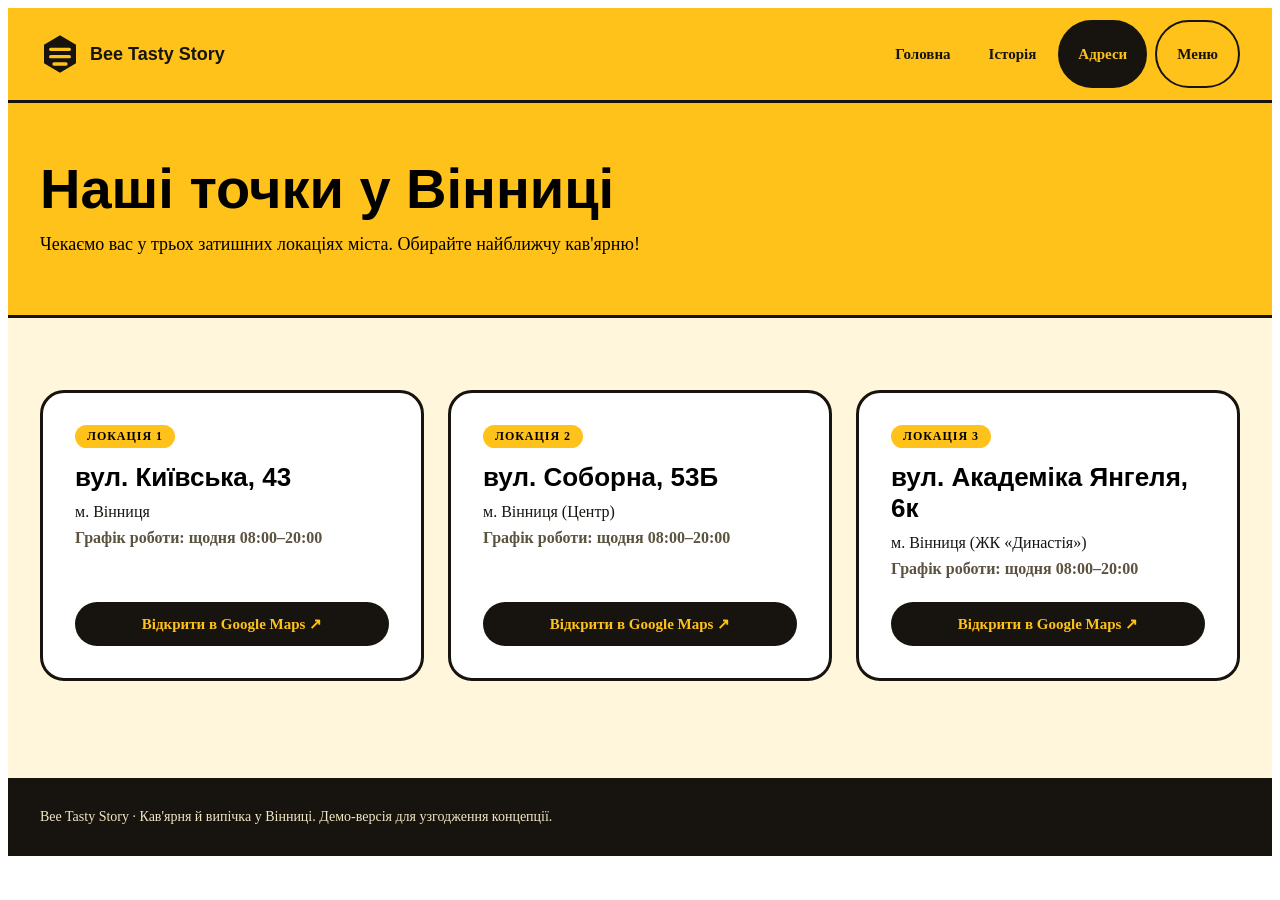
==== locations.html @ 833da6b7 "Add files via upload" ====
<!DOCTYPE html>
<html lang="uk">
<head>
  <meta charset="utf-8">
  <meta name="viewport" content="width=device-width, initial-scale=1.0">
  <title>Адреси та графік · Bee Tasty Story</title>
  <link rel="stylesheet" href="css/style.css">
</head>
<body>
  <header style="background:#FFC21A;border-bottom:3px solid #17140F;position:sticky;top:0;z-index:100">
    <div style="max-width:1200px;margin:0 auto;padding:12px 24px;display:flex;flex-wrap:wrap;align-items:center;justify-content:space-between;gap:12px">
      <a href="index.html" aria-label="Bee Tasty Story, на головну" style="display:flex;align-items:center;gap:10px;text-decoration:none;color:#17140F">
        <svg aria-hidden="true" width="40" height="40" viewBox="-30 -30 60 60"><polygon points="0,-28 24,-14 24,14 0,28 -24,14 -24,-14" fill="#17140F"></polygon><path d="M-14 -7H14M-14 4H14M-9 15H9" stroke="#FFC21A" stroke-width="5" stroke-linecap="round"></path></svg>
        <span style="font-family:'Unbounded',sans-serif;font-weight:700;font-size:18px">Bee Tasty Story</span>
      </a>
      <nav aria-label="Головна навігація" style="display:flex;flex-wrap:wrap;align-items:center;gap:8px">
        <a href="index.html" style="background:none;border:2px solid transparent;padding:10px 14px;min-height:44px;font-weight:800;font-size:15px;border-radius:999px;color:#17140F;text-decoration:none;display:inline-flex;align-items:center">Головна</a>
        <a href="story.html" style="padding:10px 14px;min-height:44px;box-sizing:border-box;display:inline-flex;align-items:center;font-weight:800;font-size:15px;text-decoration:none;color:#17140F">Історія</a>
        <a href="locations.html" style="background:#17140F;color:#FFC21A;border:2px solid #17140F;padding:10px 18px;min-height:44px;font-weight:800;font-size:15px;border-radius:999px;text-decoration:none;display:inline-flex;align-items:center">Адреси</a>
        <a href="menu.html" style="background:transparent;border:2px solid #17140F;padding:10px 20px;min-height:44px;font-weight:800;font-size:15px;border-radius:999px;color:#17140F;text-decoration:none;display:inline-flex;align-items:center">Меню</a>
      </nav>
    </div>
  </header>

  <main style="background:#FFF6DC;min-height:75vh">
    <section style="background:#FFC21A;border-bottom:3px solid #17140F">
      <div style="max-width:1200px;margin:0 auto;padding:56px 24px">
        <h1 style="margin:0 0 12px;font-family:'Unbounded',sans-serif;font-weight:700;font-size:clamp(36px,5vw,56px);line-height:1.08">Наші точки у Вінниці</h1>
        <p style="margin:0;font-size:18px;line-height:1.55;max-width:600px">Чекаємо вас у трьох затишних локаціях міста. Обирайте найближчу кав'ярню!</p>
      </div>
    </section>

    <section style="max-width:1200px;margin:0 auto;padding:72px 24px">
      <div style="display:grid;grid-template-columns:repeat(auto-fit,minmax(300px,1fr));gap:24px">
        <div style="border:3px solid #17140F;border-radius:24px;padding:32px;background:#FFFFFF;display:flex;flex-direction:column;justify-content:space-between">
          <div>
            <span style="display:inline-block;background:#FFC21A;font-weight:800;font-size:12px;letter-spacing:.08em;text-transform:uppercase;padding:4px 12px;border-radius:999px;margin-bottom:14px">Локація 1</span>
            <h2 style="margin:0 0 10px;font-family:'Unbounded',sans-serif;font-weight:700;font-size:26px">вул. Київська, 43</h2>
            <p style="margin:0 0 8px;font-size:16px;color:#17140F">м. Вінниця</p>
            <p style="margin:0 0 24px;font-size:16px;color:#5B5340;font-weight:600">Графік роботи: щодня 08:00–20:00</p>
          </div>
          <a href="https://www.google.com/maps/search/?api=1&amp;query=Вінниця,+Київська+43" target="_blank" rel="noopener" style="display:inline-flex;align-items:center;justify-content:center;min-height:44px;background:#17140F;color:#FFC21A;text-decoration:none;border-radius:999px;font-weight:800;font-size:15px">Відкрити в Google Maps ↗</a>
        </div>

        <div style="border:3px solid #17140F;border-radius:24px;padding:32px;background:#FFFFFF;display:flex;flex-direction:column;justify-content:space-between">
          <div>
            <span style="display:inline-block;background:#FFC21A;font-weight:800;font-size:12px;letter-spacing:.08em;text-transform:uppercase;padding:4px 12px;border-radius:999px;margin-bottom:14px">Локація 2</span>
            <h2 style="margin:0 0 10px;font-family:'Unbounded',sans-serif;font-weight:700;font-size:26px">вул. Соборна, 53Б</h2>
            <p style="margin:0 0 8px;font-size:16px;color:#17140F">м. Вінниця (Центр)</p>
            <p style="margin:0 0 24px;font-size:16px;color:#5B5340;font-weight:600">Графік роботи: щодня 08:00–20:00</p>
          </div>
          <a href="https://www.google.com/maps/search/?api=1&amp;query=Вінниця,+Соборна+53Б" target="_blank" rel="noopener" style="display:inline-flex;align-items:center;justify-content:center;min-height:44px;background:#17140F;color:#FFC21A;text-decoration:none;border-radius:999px;font-weight:800;font-size:15px">Відкрити в Google Maps ↗</a>
        </div>

        <div style="border:3px solid #17140F;border-radius:24px;padding:32px;background:#FFFFFF;display:flex;flex-direction:column;justify-content:space-between">
          <div>
            <span style="display:inline-block;background:#FFC21A;font-weight:800;font-size:12px;letter-spacing:.08em;text-transform:uppercase;padding:4px 12px;border-radius:999px;margin-bottom:14px">Локація 3</span>
            <h2 style="margin:0 0 10px;font-family:'Unbounded',sans-serif;font-weight:700;font-size:26px">вул. Академіка Янгеля, 6к</h2>
            <p style="margin:0 0 8px;font-size:16px;color:#17140F">м. Вінниця (ЖК «Династія»)</p>
            <p style="margin:0 0 24px;font-size:16px;color:#5B5340;font-weight:600">Графік роботи: щодня 08:00–20:00</p>
          </div>
          <a href="https://www.google.com/maps/search/?api=1&amp;query=Вінниця,+Академіка+Янгеля+6к" target="_blank" rel="noopener" style="display:inline-flex;align-items:center;justify-content:center;min-height:44px;background:#17140F;color:#FFC21A;text-decoration:none;border-radius:999px;font-weight:800;font-size:15px">Відкрити в Google Maps ↗</a>
        </div>
      </div>
    </section>
  </main>

  <footer style="background:#17140F;color:#F1E6C4">
    <div style="max-width:1200px;margin:0 auto;padding:28px 24px;font-size:14px;line-height:1.6">
      Bee Tasty Story · Кав'ярня й випічка у Вінниці. Демо-версія для узгодження концепції.
    </div>
  </footer>

  <script src="js/script.js"></script>
</body>
</html>
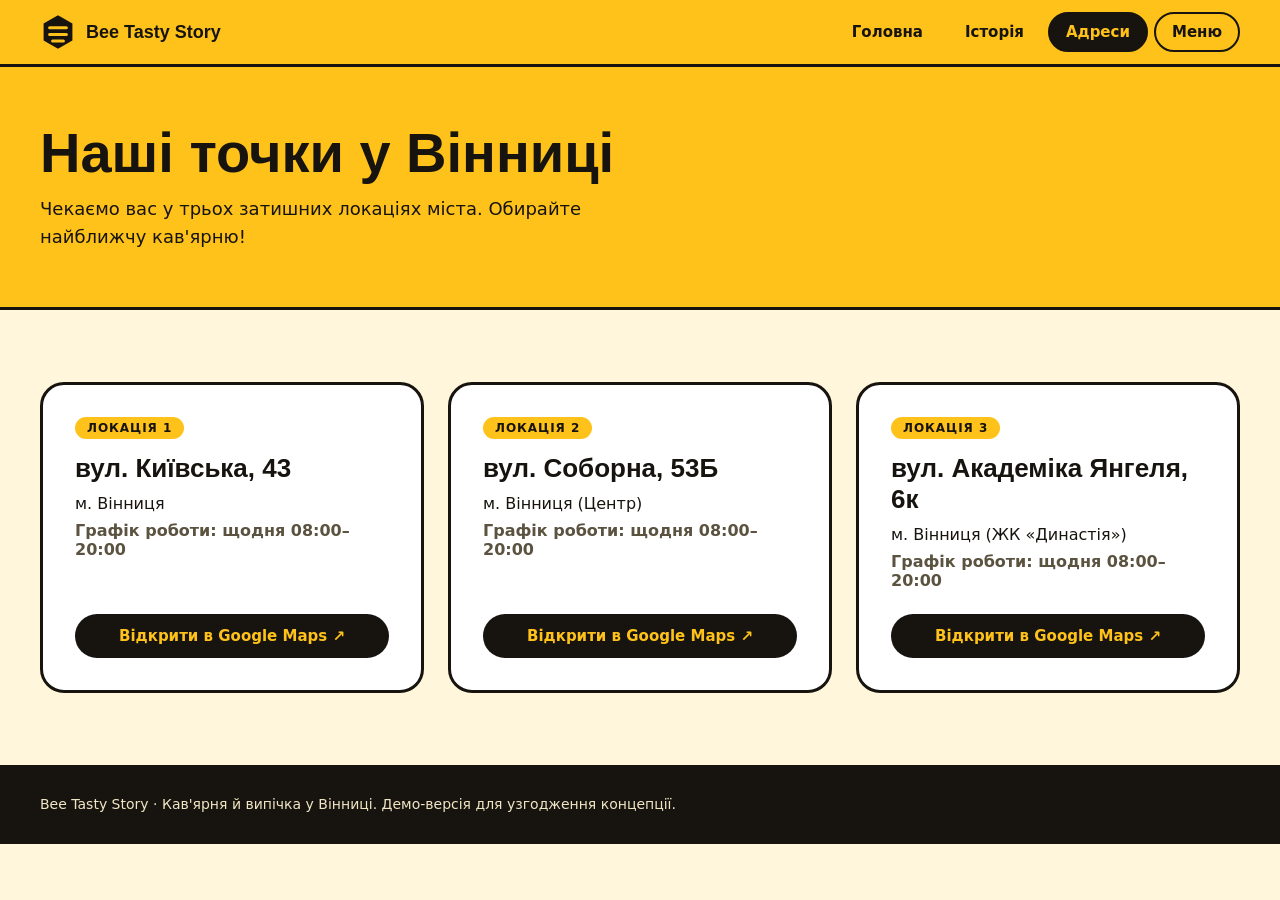
==== commit 9aabbce9: "Add files via upload" ====
--- a/locations.html
+++ b/locations.html
@@ -4,20 +4,20 @@
   <meta charset="utf-8">
   <meta name="viewport" content="width=device-width, initial-scale=1.0">
   <title>Адреси та графік · Bee Tasty Story</title>
-  <link rel="stylesheet" href="css/style.css">
+  <link rel="stylesheet" href="style.css">
 </head>
 <body>
-  <header style="background:#FFC21A;border-bottom:3px solid #17140F;position:sticky;top:0;z-index:100">
-    <div style="max-width:1200px;margin:0 auto;padding:12px 24px;display:flex;flex-wrap:wrap;align-items:center;justify-content:space-between;gap:12px">
-      <a href="index.html" aria-label="Bee Tasty Story, на головну" style="display:flex;align-items:center;gap:10px;text-decoration:none;color:#17140F">
-        <svg aria-hidden="true" width="40" height="40" viewBox="-30 -30 60 60"><polygon points="0,-28 24,-14 24,14 0,28 -24,14 -24,-14" fill="#17140F"></polygon><path d="M-14 -7H14M-14 4H14M-9 15H9" stroke="#FFC21A" stroke-width="5" stroke-linecap="round"></path></svg>
-        <span style="font-family:'Unbounded',sans-serif;font-weight:700;font-size:18px">Bee Tasty Story</span>
+    <header class="site-header">
+    <div class="header-inner">
+      <a href="index.html" class="logo-link" aria-label="Bee Tasty Story, на головну">
+        <svg aria-hidden="true" width="36" height="36" viewBox="-30 -30 60 60"><polygon points="0,-28 24,-14 24,14 0,28 -24,14 -24,-14" fill="#17140F"></polygon><path d="M-14 -7H14M-14 4H14M-9 15H9" stroke="#FFC21A" stroke-width="5" stroke-linecap="round"></path></svg>
+        <span class="logo-text">Bee Tasty Story</span>
       </a>
-      <nav aria-label="Головна навігація" style="display:flex;flex-wrap:wrap;align-items:center;gap:8px">
-        <a href="index.html" style="background:none;border:2px solid transparent;padding:10px 14px;min-height:44px;font-weight:800;font-size:15px;border-radius:999px;color:#17140F;text-decoration:none;display:inline-flex;align-items:center">Головна</a>
-        <a href="story.html" style="padding:10px 14px;min-height:44px;box-sizing:border-box;display:inline-flex;align-items:center;font-weight:800;font-size:15px;text-decoration:none;color:#17140F">Історія</a>
-        <a href="locations.html" style="background:#17140F;color:#FFC21A;border:2px solid #17140F;padding:10px 18px;min-height:44px;font-weight:800;font-size:15px;border-radius:999px;text-decoration:none;display:inline-flex;align-items:center">Адреси</a>
-        <a href="menu.html" style="background:transparent;border:2px solid #17140F;padding:10px 20px;min-height:44px;font-weight:800;font-size:15px;border-radius:999px;color:#17140F;text-decoration:none;display:inline-flex;align-items:center">Меню</a>
+      <nav class="main-nav" aria-label="Головна навігація">
+        <a href="index.html" class="nav-link">Головна</a>
+        <a href="story.html" class="nav-link">Історія</a>
+        <a href="locations.html" class="nav-link active">Адреси</a>
+        <a href="menu.html" class="nav-link nav-menu-btn">Меню</a>
       </nav>
     </div>
   </header>
@@ -71,6 +71,6 @@
     </div>
   </footer>
 
-  <script src="js/script.js"></script>
+  <script src="script.js"></script>
 </body>
 </html>
--- a/style.css
+++ b/style.css
@@ -0,0 +1,371 @@
+/* cyrillic-ext */
+@font-face {
+  font-family: 'Manrope';
+  font-style: normal;
+  font-weight: 400;
+  font-display: swap;
+  src: url(https://fonts.gstatic.com/s/manrope/v20/xn7gYHE41ni1AdIRggqxSuXd.woff2) format('woff2');
+  unicode-range: U+0460-052F, U+1C80-1C8A, U+20B4, U+2DE0-2DFF, U+A640-A69F, U+FE2E-FE2F;
+}
+/* cyrillic */
+@font-face {
+  font-family: 'Manrope';
+  font-style: normal;
+  font-weight: 400;
+  font-display: swap;
+  src: url("fonts/Manrope-cyrillic.woff2") format('woff2');
+  unicode-range: U+0301, U+0400-045F, U+0490-0491, U+04B0-04B1, U+2116;
+}
+/* greek */
+@font-face {
+  font-family: 'Manrope';
+  font-style: normal;
+  font-weight: 400;
+  font-display: swap;
+  src: url(https://fonts.gstatic.com/s/manrope/v20/xn7gYHE41ni1AdIRggSxSuXd.woff2) format('woff2');
+  unicode-range: U+0370-0377, U+037A-037F, U+0384-038A, U+038C, U+038E-03A1, U+03A3-03FF;
+}
+/* vietnamese */
+@font-face {
+  font-family: 'Manrope';
+  font-style: normal;
+  font-weight: 400;
+  font-display: swap;
+  src: url(https://fonts.gstatic.com/s/manrope/v20/xn7gYHE41ni1AdIRggixSuXd.woff2) format('woff2');
+  unicode-range: U+0102-0103, U+0110-0111, U+0128-0129, U+0168-0169, U+01A0-01A1, U+01AF-01B0, U+0300-0301, U+0303-0304, U+0308-0309, U+0323, U+0329, U+1EA0-1EF9, U+20AB;
+}
+/* latin-ext */
+@font-face {
+  font-family: 'Manrope';
+  font-style: normal;
+  font-weight: 400;
+  font-display: swap;
+  src: url(https://fonts.gstatic.com/s/manrope/v20/xn7gYHE41ni1AdIRggmxSuXd.woff2) format('woff2');
+  unicode-range: U+0100-02BA, U+02BD-02C5, U+02C7-02CC, U+02CE-02D7, U+02DD-02FF, U+0304, U+0308, U+0329, U+1D00-1DBF, U+1E00-1E9F, U+1EF2-1EFF, U+2020, U+20A0-20AB, U+20AD-20C4, U+2113, U+2C60-2C7F, U+A720-A7FF;
+}
+/* latin */
+@font-face {
+  font-family: 'Manrope';
+  font-style: normal;
+  font-weight: 400;
+  font-display: swap;
+  src: url("fonts/Manrope-latin.woff2") format('woff2');
+  unicode-range: U+0000-00FF, U+0131, U+0152-0153, U+02BB-02BC, U+02C6, U+02DA, U+02DC, U+0304, U+0308, U+0329, U+2000-206F, U+20AC, U+2122, U+2191, U+2193, U+2212, U+2215, U+FEFF, U+FFFD;
+}
+/* cyrillic-ext */
+@font-face {
+  font-family: 'Manrope';
+  font-style: normal;
+  font-weight: 600;
+  font-display: swap;
+  src: url(https://fonts.gstatic.com/s/manrope/v20/xn7gYHE41ni1AdIRggqxSuXd.woff2) format('woff2');
+  unicode-range: U+0460-052F, U+1C80-1C8A, U+20B4, U+2DE0-2DFF, U+A640-A69F, U+FE2E-FE2F;
+}
+/* cyrillic */
+@font-face {
+  font-family: 'Manrope';
+  font-style: normal;
+  font-weight: 600;
+  font-display: swap;
+  src: url("fonts/Manrope-cyrillic.woff2") format('woff2');
+  unicode-range: U+0301, U+0400-045F, U+0490-0491, U+04B0-04B1, U+2116;
+}
+/* greek */
+@font-face {
+  font-family: 'Manrope';
+  font-style: normal;
+  font-weight: 600;
+  font-display: swap;
+  src: url(https://fonts.gstatic.com/s/manrope/v20/xn7gYHE41ni1AdIRggSxSuXd.woff2) format('woff2');
+  unicode-range: U+0370-0377, U+037A-037F, U+0384-038A, U+038C, U+038E-03A1, U+03A3-03FF;
+}
+/* vietnamese */
+@font-face {
+  font-family: 'Manrope';
+  font-style: normal;
+  font-weight: 600;
+  font-display: swap;
+  src: url(https://fonts.gstatic.com/s/manrope/v20/xn7gYHE41ni1AdIRggixSuXd.woff2) format('woff2');
+  unicode-range: U+0102-0103, U+0110-0111, U+0128-0129, U+0168-0169, U+01A0-01A1, U+01AF-01B0, U+0300-0301, U+0303-0304, U+0308-0309, U+0323, U+0329, U+1EA0-1EF9, U+20AB;
+}
+/* latin-ext */
+@font-face {
+  font-family: 'Manrope';
+  font-style: normal;
+  font-weight: 600;
+  font-display: swap;
+  src: url(https://fonts.gstatic.com/s/manrope/v20/xn7gYHE41ni1AdIRggmxSuXd.woff2) format('woff2');
+  unicode-range: U+0100-02BA, U+02BD-02C5, U+02C7-02CC, U+02CE-02D7, U+02DD-02FF, U+0304, U+0308, U+0329, U+1D00-1DBF, U+1E00-1E9F, U+1EF2-1EFF, U+2020, U+20A0-20AB, U+20AD-20C4, U+2113, U+2C60-2C7F, U+A720-A7FF;
+}
+/* latin */
+@font-face {
+  font-family: 'Manrope';
+  font-style: normal;
+  font-weight: 600;
+  font-display: swap;
+  src: url("fonts/Manrope-latin.woff2") format('woff2');
+  unicode-range: U+0000-00FF, U+0131, U+0152-0153, U+02BB-02BC, U+02C6, U+02DA, U+02DC, U+0304, U+0308, U+0329, U+2000-206F, U+20AC, U+2122, U+2191, U+2193, U+2212, U+2215, U+FEFF, U+FFFD;
+}
+/* cyrillic-ext */
+@font-face {
+  font-family: 'Manrope';
+  font-style: normal;
+  font-weight: 800;
+  font-display: swap;
+  src: url(https://fonts.gstatic.com/s/manrope/v20/xn7gYHE41ni1AdIRggqxSuXd.woff2) format('woff2');
+  unicode-range: U+0460-052F, U+1C80-1C8A, U+20B4, U+2DE0-2DFF, U+A640-A69F, U+FE2E-FE2F;
+}
+/* cyrillic */
+@font-face {
+  font-family: 'Manrope';
+  font-style: normal;
+  font-weight: 800;
+  font-display: swap;
+  src: url("fonts/Manrope-cyrillic.woff2") format('woff2');
+  unicode-range: U+0301, U+0400-045F, U+0490-0491, U+04B0-04B1, U+2116;
+}
+/* greek */
+@font-face {
+  font-family: 'Manrope';
+  font-style: normal;
+  font-weight: 800;
+  font-display: swap;
+  src: url(https://fonts.gstatic.com/s/manrope/v20/xn7gYHE41ni1AdIRggSxSuXd.woff2) format('woff2');
+  unicode-range: U+0370-0377, U+037A-037F, U+0384-038A, U+038C, U+038E-03A1, U+03A3-03FF;
+}
+/* vietnamese */
+@font-face {
+  font-family: 'Manrope';
+  font-style: normal;
+  font-weight: 800;
+  font-display: swap;
+  src: url(https://fonts.gstatic.com/s/manrope/v20/xn7gYHE41ni1AdIRggixSuXd.woff2) format('woff2');
+  unicode-range: U+0102-0103, U+0110-0111, U+0128-0129, U+0168-0169, U+01A0-01A1, U+01AF-01B0, U+0300-0301, U+0303-0304, U+0308-0309, U+0323, U+0329, U+1EA0-1EF9, U+20AB;
+}
+/* latin-ext */
+@font-face {
+  font-family: 'Manrope';
+  font-style: normal;
+  font-weight: 800;
+  font-display: swap;
+  src: url(https://fonts.gstatic.com/s/manrope/v20/xn7gYHE41ni1AdIRggmxSuXd.woff2) format('woff2');
+  unicode-range: U+0100-02BA, U+02BD-02C5, U+02C7-02CC, U+02CE-02D7, U+02DD-02FF, U+0304, U+0308, U+0329, U+1D00-1DBF, U+1E00-1E9F, U+1EF2-1EFF, U+2020, U+20A0-20AB, U+20AD-20C4, U+2113, U+2C60-2C7F, U+A720-A7FF;
+}
+/* latin */
+@font-face {
+  font-family: 'Manrope';
+  font-style: normal;
+  font-weight: 800;
+  font-display: swap;
+  src: url("fonts/Manrope-latin.woff2") format('woff2');
+  unicode-range: U+0000-00FF, U+0131, U+0152-0153, U+02BB-02BC, U+02C6, U+02DA, U+02DC, U+0304, U+0308, U+0329, U+2000-206F, U+20AC, U+2122, U+2191, U+2193, U+2212, U+2215, U+FEFF, U+FFFD;
+}
+/* cyrillic-ext */
+@font-face {
+  font-family: 'Unbounded';
+  font-style: normal;
+  font-weight: 500;
+  font-display: swap;
+  src: url(https://fonts.gstatic.com/s/unbounded/v12/Yq6W-LOTXCb04q32xlpwtsZfrxE.woff2) format('woff2');
+  unicode-range: U+0460-052F, U+1C80-1C8A, U+20B4, U+2DE0-2DFF, U+A640-A69F, U+FE2E-FE2F;
+}
+/* cyrillic */
+@font-face {
+  font-family: 'Unbounded';
+  font-style: normal;
+  font-weight: 500;
+  font-display: swap;
+  src: url("fonts/Unbounded-cyrillic.woff2") format('woff2');
+  unicode-range: U+0301, U+0400-045F, U+0490-0491, U+04B0-04B1, U+2116;
+}
+/* vietnamese */
+@font-face {
+  font-family: 'Unbounded';
+  font-style: normal;
+  font-weight: 500;
+  font-display: swap;
+  src: url(https://fonts.gstatic.com/s/unbounded/v12/Yq6W-LOTXCb04q32xlpwtMZfrxE.woff2) format('woff2');
+  unicode-range: U+0102-0103, U+0110-0111, U+0128-0129, U+0168-0169, U+01A0-01A1, U+01AF-01B0, U+0300-0301, U+0303-0304, U+0308-0309, U+0323, U+0329, U+1EA0-1EF9, U+20AB;
+}
+/* latin-ext */
+@font-face {
+  font-family: 'Unbounded';
+  font-style: normal;
+  font-weight: 500;
+  font-display: swap;
+  src: url("fonts/Unbounded-latin-ext.woff2") format('woff2');
+  unicode-range: U+0100-02BA, U+02BD-02C5, U+02C7-02CC, U+02CE-02D7, U+02DD-02FF, U+0304, U+0308, U+0329, U+1D00-1DBF, U+1E00-1E9F, U+1EF2-1EFF, U+2020, U+20A0-20AB, U+20AD-20C4, U+2113, U+2C60-2C7F, U+A720-A7FF;
+}
+/* latin */
+@font-face {
+  font-family: 'Unbounded';
+  font-style: normal;
+  font-weight: 500;
+  font-display: swap;
+  src: url("fonts/Unbounded-latin.woff2") format('woff2');
+  unicode-range: U+0000-00FF, U+0131, U+0152-0153, U+02BB-02BC, U+02C6, U+02DA, U+02DC, U+0304, U+0308, U+0329, U+2000-206F, U+20AC, U+2122, U+2191, U+2193, U+2212, U+2215, U+FEFF, U+FFFD;
+}
+/* cyrillic-ext */
+@font-face {
+  font-family: 'Unbounded';
+  font-style: normal;
+  font-weight: 700;
+  font-display: swap;
+  src: url(https://fonts.gstatic.com/s/unbounded/v12/Yq6W-LOTXCb04q32xlpwtsZfrxE.woff2) format('woff2');
+  unicode-range: U+0460-052F, U+1C80-1C8A, U+20B4, U+2DE0-2DFF, U+A640-A69F, U+FE2E-FE2F;
+}
+/* cyrillic */
+@font-face {
+  font-family: 'Unbounded';
+  font-style: normal;
+  font-weight: 700;
+  font-display: swap;
+  src: url("fonts/Unbounded-cyrillic.woff2") format('woff2');
+  unicode-range: U+0301, U+0400-045F, U+0490-0491, U+04B0-04B1, U+2116;
+}
+/* vietnamese */
+@font-face {
+  font-family: 'Unbounded';
+  font-style: normal;
+  font-weight: 700;
+  font-display: swap;
+  src: url(https://fonts.gstatic.com/s/unbounded/v12/Yq6W-LOTXCb04q32xlpwtMZfrxE.woff2) format('woff2');
+  unicode-range: U+0102-0103, U+0110-0111, U+0128-0129, U+0168-0169, U+01A0-01A1, U+01AF-01B0, U+0300-0301, U+0303-0304, U+0308-0309, U+0323, U+0329, U+1EA0-1EF9, U+20AB;
+}
+/* latin-ext */
+@font-face {
+  font-family: 'Unbounded';
+  font-style: normal;
+  font-weight: 700;
+  font-display: swap;
+  src: url("fonts/Unbounded-latin-ext.woff2") format('woff2');
+  unicode-range: U+0100-02BA, U+02BD-02C5, U+02C7-02CC, U+02CE-02D7, U+02DD-02FF, U+0304, U+0308, U+0329, U+1D00-1DBF, U+1E00-1E9F, U+1EF2-1EFF, U+2020, U+20A0-20AB, U+20AD-20C4, U+2113, U+2C60-2C7F, U+A720-A7FF;
+}
+/* latin */
+@font-face {
+  font-family: 'Unbounded';
+  font-style: normal;
+  font-weight: 700;
+  font-display: swap;
+  src: url("fonts/Unbounded-latin.woff2") format('woff2');
+  unicode-range: U+0000-00FF, U+0131, U+0152-0153, U+02BB-02BC, U+02C6, U+02DA, U+02DC, U+0304, U+0308, U+0329, U+2000-206F, U+20AC, U+2122, U+2191, U+2193, U+2212, U+2215, U+FEFF, U+FFFD;
+}
+
+
+/* === ОСНОВНІ СТИЛІ САЙТУ === */
+body{margin:0;font-family:'Manrope',system-ui,sans-serif;color:#17140F;background:#FFF6DC}
+a{color:#17140F}a:hover{color:#6B4A00}
+button{font-family:inherit;cursor:pointer}
+
+/* === СТИЛІ ЕЛЕМЕНТІВ КЕРУВАННЯ ТА КНОПОК === */
+.tab-btn, .chip-btn {
+  font-family: inherit;
+  transition: all 0.2s ease;
+}
+.tab-btn:hover, .chip-btn:hover {
+  opacity: 0.9;
+}
+
+/* === ШАПКА ТА НАВІГАЦІЯ (БЕЗ ЗАКРІПЛЕННЯ, 1 РЯДОК НА ТЕЛЕФОНІ) === */
+.site-header {
+  background: #FFC21A;
+  border-bottom: 3px solid #17140F;
+  position: static; /* Відкріплено від верху */
+  width: 100%;
+}
+.header-inner {
+  max-width: 1200px;
+  margin: 0 auto;
+  padding: 12px 20px;
+  display: flex;
+  align-items: center;
+  justify-content: space-between;
+  gap: 12px;
+}
+.logo-link {
+  display: flex;
+  align-items: center;
+  gap: 10px;
+  text-decoration: none;
+  color: #17140F;
+  flex-shrink: 0;
+}
+.logo-text {
+  font-family: 'Unbounded', sans-serif;
+  font-weight: 700;
+  font-size: 18px;
+}
+.main-nav {
+  display: flex;
+  align-items: center;
+  gap: 6px;
+  flex-wrap: nowrap; /* Суворо в один рядок */
+  overflow-x: auto;
+  -webkit-overflow-scrolling: touch;
+  scrollbar-width: none;
+}
+.main-nav::-webkit-scrollbar {
+  display: none;
+}
+.nav-link {
+  padding: 8px 16px;
+  min-height: 40px;
+  box-sizing: border-box;
+  font-weight: 800;
+  font-size: 15px;
+  border-radius: 999px;
+  text-decoration: none;
+  color: #17140F;
+  white-space: nowrap;
+  border: 2px solid transparent;
+  display: inline-flex;
+  align-items: center;
+  justify-content: center;
+  transition: all 0.2s ease;
+}
+.nav-link:hover {
+  color: #6B4A00;
+}
+.nav-link.active {
+  background: #17140F;
+  color: #FFC21A;
+  border-color: #17140F;
+}
+.nav-link.active:hover {
+  color: #FFC21A;
+}
+.nav-link.nav-menu-btn {
+  border-color: #17140F;
+}
+
+/* Адаптація під смартфони: логотип і навігація в 1 акуратний рядок */
+@media (max-width: 680px) {
+  .header-inner {
+    padding: 10px 12px;
+    flex-direction: column;
+    align-items: stretch;
+    gap: 10px;
+  }
+  .logo-link {
+    justify-content: center;
+  }
+  .main-nav {
+    width: 100%;
+    display: grid;
+    grid-template-columns: repeat(4, 1fr); /* Рівно 4 колонки в 1 стрічку */
+    gap: 4px;
+  }
+  .nav-link {
+    padding: 8px 4px;
+    font-size: 13px;
+    min-height: 38px;
+    text-align: center;
+  }
+}
+
+@media (max-width: 360px) {
+  .nav-link {
+    font-size: 11.5px;
+    padding: 6px 2px;
+  }
+}
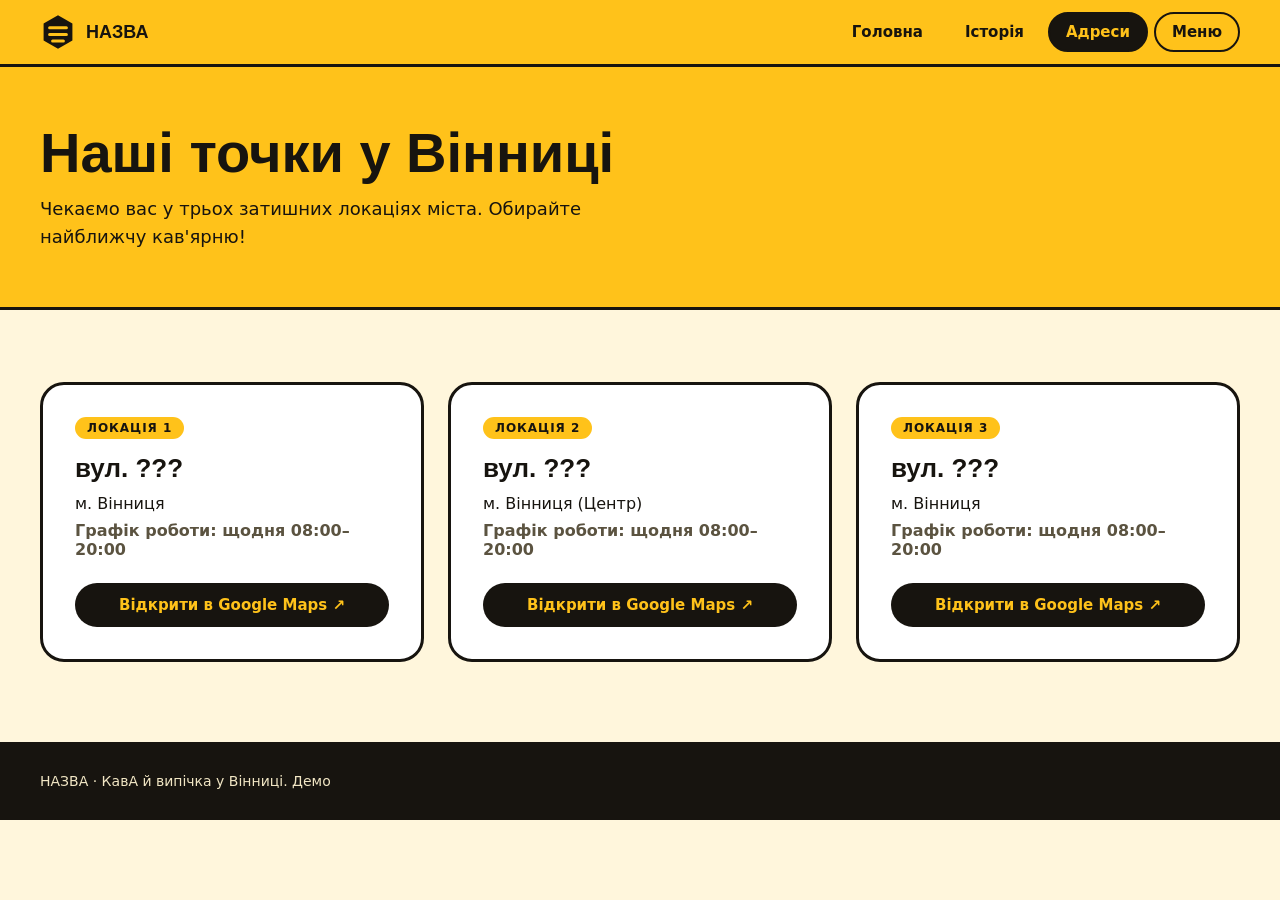
==== commit b4b26511: "Update location names and titles in locations.html" ====
--- a/locations.html
+++ b/locations.html
@@ -3,7 +3,7 @@
 <head>
   <meta charset="utf-8">
   <meta name="viewport" content="width=device-width, initial-scale=1.0">
-  <title>Адреси та графік · Bee Tasty Story</title>
+  <title>Адреси та графік · НАЗВА</title>
   <link rel="stylesheet" href="style.css">
 </head>
 <body>
@@ -11,7 +11,7 @@
     <div class="header-inner">
       <a href="index.html" class="logo-link" aria-label="Bee Tasty Story, на головну">
         <svg aria-hidden="true" width="36" height="36" viewBox="-30 -30 60 60"><polygon points="0,-28 24,-14 24,14 0,28 -24,14 -24,-14" fill="#17140F"></polygon><path d="M-14 -7H14M-14 4H14M-9 15H9" stroke="#FFC21A" stroke-width="5" stroke-linecap="round"></path></svg>
-        <span class="logo-text">Bee Tasty Story</span>
+        <span class="logo-text">НАЗВА</span>
       </a>
       <nav class="main-nav" aria-label="Головна навігація">
         <a href="index.html" class="nav-link">Головна</a>
@@ -35,7 +35,7 @@
         <div style="border:3px solid #17140F;border-radius:24px;padding:32px;background:#FFFFFF;display:flex;flex-direction:column;justify-content:space-between">
           <div>
             <span style="display:inline-block;background:#FFC21A;font-weight:800;font-size:12px;letter-spacing:.08em;text-transform:uppercase;padding:4px 12px;border-radius:999px;margin-bottom:14px">Локація 1</span>
-            <h2 style="margin:0 0 10px;font-family:'Unbounded',sans-serif;font-weight:700;font-size:26px">вул. Київська, 43</h2>
+            <h2 style="margin:0 0 10px;font-family:'Unbounded',sans-serif;font-weight:700;font-size:26px">вул. ???</h2>
             <p style="margin:0 0 8px;font-size:16px;color:#17140F">м. Вінниця</p>
             <p style="margin:0 0 24px;font-size:16px;color:#5B5340;font-weight:600">Графік роботи: щодня 08:00–20:00</p>
           </div>
@@ -45,7 +45,7 @@
         <div style="border:3px solid #17140F;border-radius:24px;padding:32px;background:#FFFFFF;display:flex;flex-direction:column;justify-content:space-between">
           <div>
             <span style="display:inline-block;background:#FFC21A;font-weight:800;font-size:12px;letter-spacing:.08em;text-transform:uppercase;padding:4px 12px;border-radius:999px;margin-bottom:14px">Локація 2</span>
-            <h2 style="margin:0 0 10px;font-family:'Unbounded',sans-serif;font-weight:700;font-size:26px">вул. Соборна, 53Б</h2>
+            <h2 style="margin:0 0 10px;font-family:'Unbounded',sans-serif;font-weight:700;font-size:26px">вул. ???</h2>
             <p style="margin:0 0 8px;font-size:16px;color:#17140F">м. Вінниця (Центр)</p>
             <p style="margin:0 0 24px;font-size:16px;color:#5B5340;font-weight:600">Графік роботи: щодня 08:00–20:00</p>
           </div>
@@ -55,8 +55,8 @@
         <div style="border:3px solid #17140F;border-radius:24px;padding:32px;background:#FFFFFF;display:flex;flex-direction:column;justify-content:space-between">
           <div>
             <span style="display:inline-block;background:#FFC21A;font-weight:800;font-size:12px;letter-spacing:.08em;text-transform:uppercase;padding:4px 12px;border-radius:999px;margin-bottom:14px">Локація 3</span>
-            <h2 style="margin:0 0 10px;font-family:'Unbounded',sans-serif;font-weight:700;font-size:26px">вул. Академіка Янгеля, 6к</h2>
-            <p style="margin:0 0 8px;font-size:16px;color:#17140F">м. Вінниця (ЖК «Династія»)</p>
+            <h2 style="margin:0 0 10px;font-family:'Unbounded',sans-serif;font-weight:700;font-size:26px">вул. ???</h2>
+            <p style="margin:0 0 8px;font-size:16px;color:#17140F">м. Вінниця </p>
             <p style="margin:0 0 24px;font-size:16px;color:#5B5340;font-weight:600">Графік роботи: щодня 08:00–20:00</p>
           </div>
           <a href="https://www.google.com/maps/search/?api=1&amp;query=Вінниця,+Академіка+Янгеля+6к" target="_blank" rel="noopener" style="display:inline-flex;align-items:center;justify-content:center;min-height:44px;background:#17140F;color:#FFC21A;text-decoration:none;border-radius:999px;font-weight:800;font-size:15px">Відкрити в Google Maps ↗</a>
@@ -67,10 +67,10 @@
 
   <footer style="background:#17140F;color:#F1E6C4">
     <div style="max-width:1200px;margin:0 auto;padding:28px 24px;font-size:14px;line-height:1.6">
-      Bee Tasty Story · Кав'ярня й випічка у Вінниці. Демо-версія для узгодження концепції.
+      НАЗВА · КавА й випічка у Вінниці. Демо
     </div>
   </footer>
 
   <script src="script.js"></script>
 </body>
-</html>+</html>
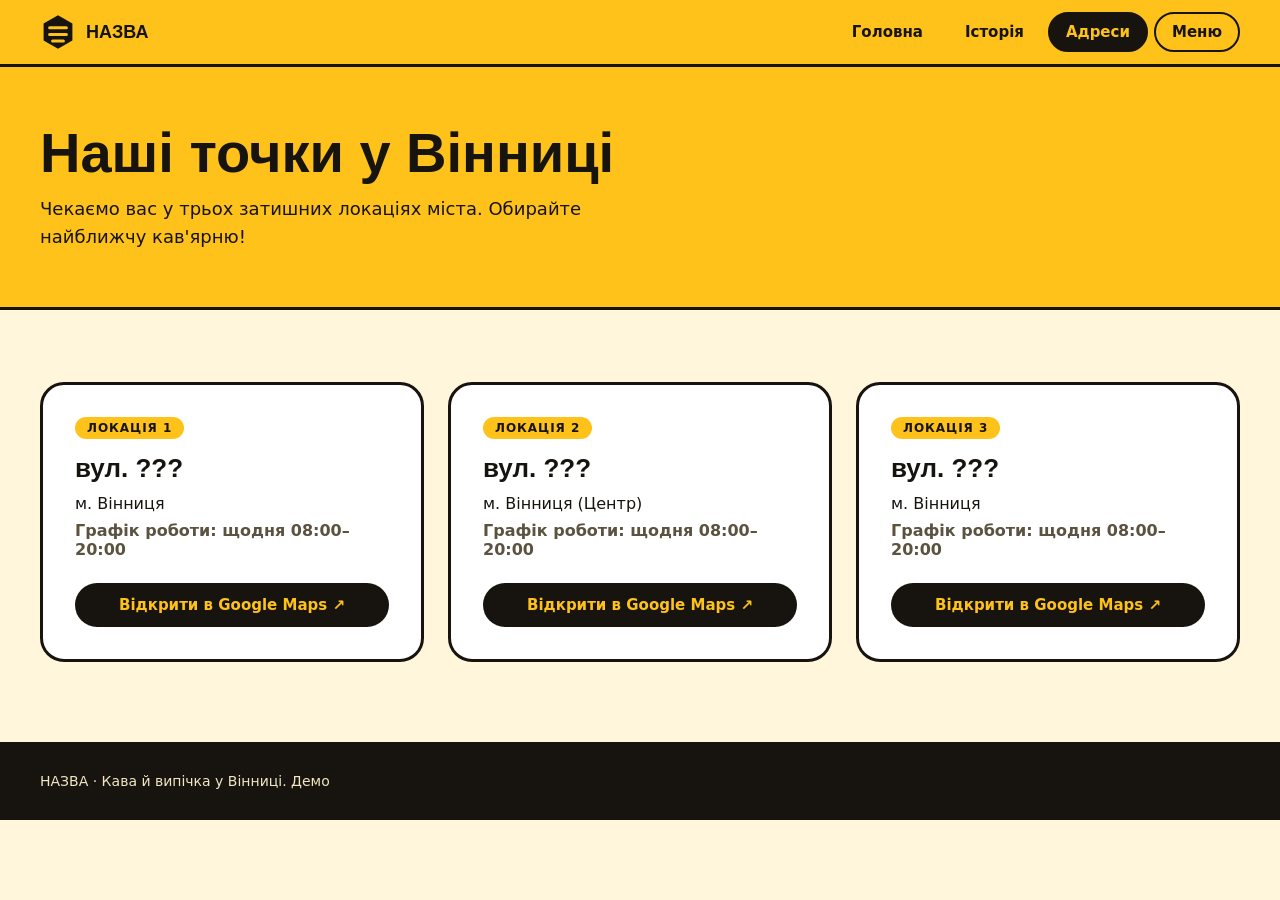
==== commit 05410591: "Fix typo in footer text" ====
--- a/locations.html
+++ b/locations.html
@@ -67,7 +67,7 @@
 
   <footer style="background:#17140F;color:#F1E6C4">
     <div style="max-width:1200px;margin:0 auto;padding:28px 24px;font-size:14px;line-height:1.6">
-      НАЗВА · КавА й випічка у Вінниці. Демо
+      НАЗВА · Кава й випічка у Вінниці. Демо
     </div>
   </footer>
 
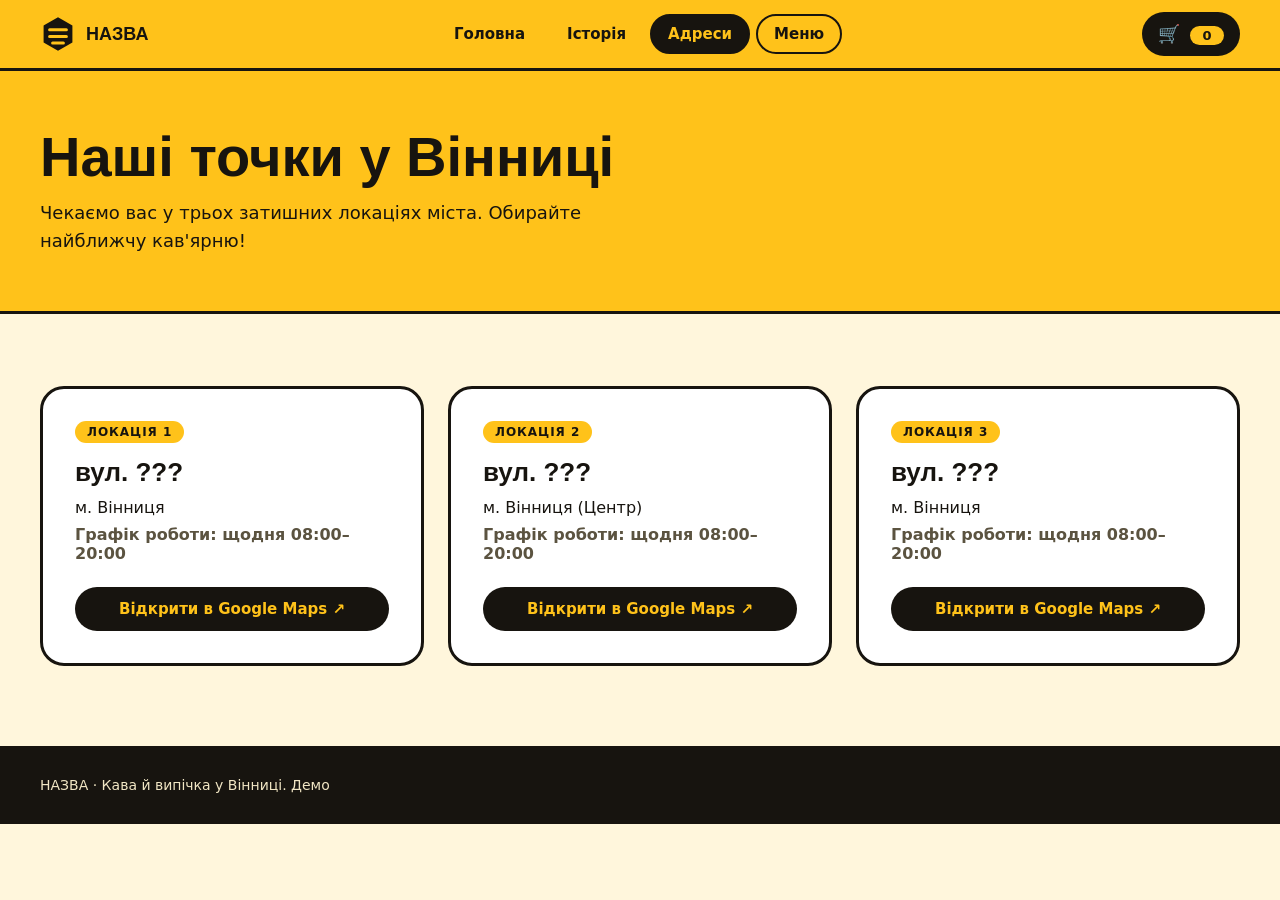
==== commit c55e27ae: "Add files via upload" ====
--- a/locations.html
+++ b/locations.html
@@ -5,6 +5,7 @@
   <meta name="viewport" content="width=device-width, initial-scale=1.0">
   <title>Адреси та графік · НАЗВА</title>
   <link rel="stylesheet" href="style.css">
+  <link rel="stylesheet" href="cart.css">
 </head>
 <body>
     <header class="site-header">
@@ -72,5 +73,6 @@
   </footer>
 
   <script src="script.js"></script>
+  <script src="cart.js"></script>
 </body>
 </html>
--- a/cart.css
+++ b/cart.css
@@ -0,0 +1,49 @@
+/* Кошик — стилі в кольорах сайту */
+.cart-open{position:relative;margin-left:12px;background:#17140F;color:#FFC21A;border:0;border-radius:999px;min-height:44px;min-width:44px;padding:0 16px;font-size:18px;font-weight:800;cursor:pointer;flex-shrink:0}
+.cart-badge{display:inline-block;background:#FFC21A;color:#17140F;border-radius:999px;font-size:13px;min-width:22px;padding:2px 6px;margin-left:4px}
+.cart-badge.pop{animation:cpop .3s}
+@keyframes cpop{50%{transform:scale(1.4)}}
+
+.buy{margin-top:8px;display:flex;flex-direction:column;gap:10px}
+.sizes{display:flex;gap:8px;flex-wrap:wrap}
+.sizes label{cursor:pointer}
+.sizes input{position:absolute;opacity:0}
+.sizes span{display:inline-block;border:2px solid #17140F;border-radius:999px;padding:6px 14px;font-weight:700;font-size:14px}
+.sizes input:checked+span{background:#17140F;color:#FFC21A}
+.sizes input:focus-visible+span{outline:3px solid #B7CC6A;outline-offset:2px}
+.buy-btn{display:block;text-align:center;text-decoration:none;box-sizing:border-box;width:100%;background:#FFC21A;color:#17140F;border:2px solid #17140F;border-radius:999px;min-height:44px;padding:10px 18px;font-weight:800;font-size:16px;cursor:pointer}
+.buy-btn:hover:not(:disabled){background:#17140F;color:#FFC21A}
+.buy-btn:disabled{opacity:.55;cursor:not-allowed}
+.link-btn{background:none;border:0;color:#5B5340;text-decoration:underline;cursor:pointer;padding:8px 0;font-size:14px;text-align:left}
+
+.cart-overlay{position:fixed;inset:0;background:rgba(23,20,15,.55);z-index:1000;display:flex;justify-content:flex-end}
+.cart-overlay[hidden]{display:none}
+.cart-panel{background:#FFF6DC;color:#17140F;width:min(440px,100%);height:100%;overflow-y:auto;display:flex;flex-direction:column;box-shadow:-8px 0 30px rgba(0,0,0,.25)}
+.cart-head{display:flex;justify-content:space-between;align-items:center;padding:20px 24px;background:#FFC21A;position:sticky;top:0}
+.cart-head h2{margin:0;font-size:24px}
+.cart-close{background:#17140F;color:#FFC21A;border:0;border-radius:50%;width:40px;height:40px;font-size:18px;cursor:pointer}
+.cart-body{padding:20px 24px 32px;display:flex;flex-direction:column;gap:14px}
+.cart-empty{margin:20px 0;color:#5B5340}
+.cart-list{list-style:none;margin:0;padding:0;display:flex;flex-direction:column;gap:12px}
+.cart-item{display:grid;grid-template-columns:1fr auto auto;gap:12px;align-items:center;background:#fff;border:2px solid #17140F;border-radius:16px;padding:12px}
+.ci-info{display:flex;flex-direction:column;gap:2px}
+.ci-info small{color:#5B5340}
+.ci-qty{display:flex;align-items:center;gap:8px}
+.ci-qty button{width:32px;height:32px;border-radius:50%;border:2px solid #17140F;background:transparent;font-size:18px;font-weight:800;cursor:pointer;line-height:1}
+.ci-sum{font-weight:800;min-width:60px;text-align:right}
+.cart-total{display:flex;justify-content:space-between;font-size:20px;padding:6px 0}
+
+.co-form{display:flex;flex-direction:column;gap:14px}
+.co-form label{display:flex;flex-direction:column;gap:6px;font-weight:700;font-size:14px}
+.co-form label[hidden]{display:none}
+.co-form input:not([type=radio]),.co-form textarea{font:inherit;padding:10px 12px;border:2px solid #17140F;border-radius:12px;background:#fff}
+.co-form fieldset{border:0;padding:0;margin:0;display:flex;gap:16px;flex-wrap:wrap}
+.co-form legend{font-weight:700;font-size:14px;margin-bottom:6px}
+.co-form .radio{flex-direction:row;align-items:center;gap:8px;font-weight:600}
+.co-summary{background:#fff;border:2px solid #17140F;border-radius:16px;padding:12px 14px;display:flex;flex-direction:column;gap:6px}
+.sum-row{display:flex;justify-content:space-between}
+.sum-row.total{font-size:18px;border-top:2px dashed #8A7D5A;padding-top:8px;margin-top:2px}
+.co-error{margin:0;color:#B3261E;font-weight:700;min-height:1em}
+.done-pre{background:#fff;border:2px solid #17140F;border-radius:16px;padding:14px;white-space:pre-wrap;font:inherit;font-size:14px}
+
+@media (max-width:680px){.cart-open{margin-left:8px;padding:0 12px}.cart-item{grid-template-columns:1fr auto}.ci-sum{grid-column:1/-1;text-align:left}}
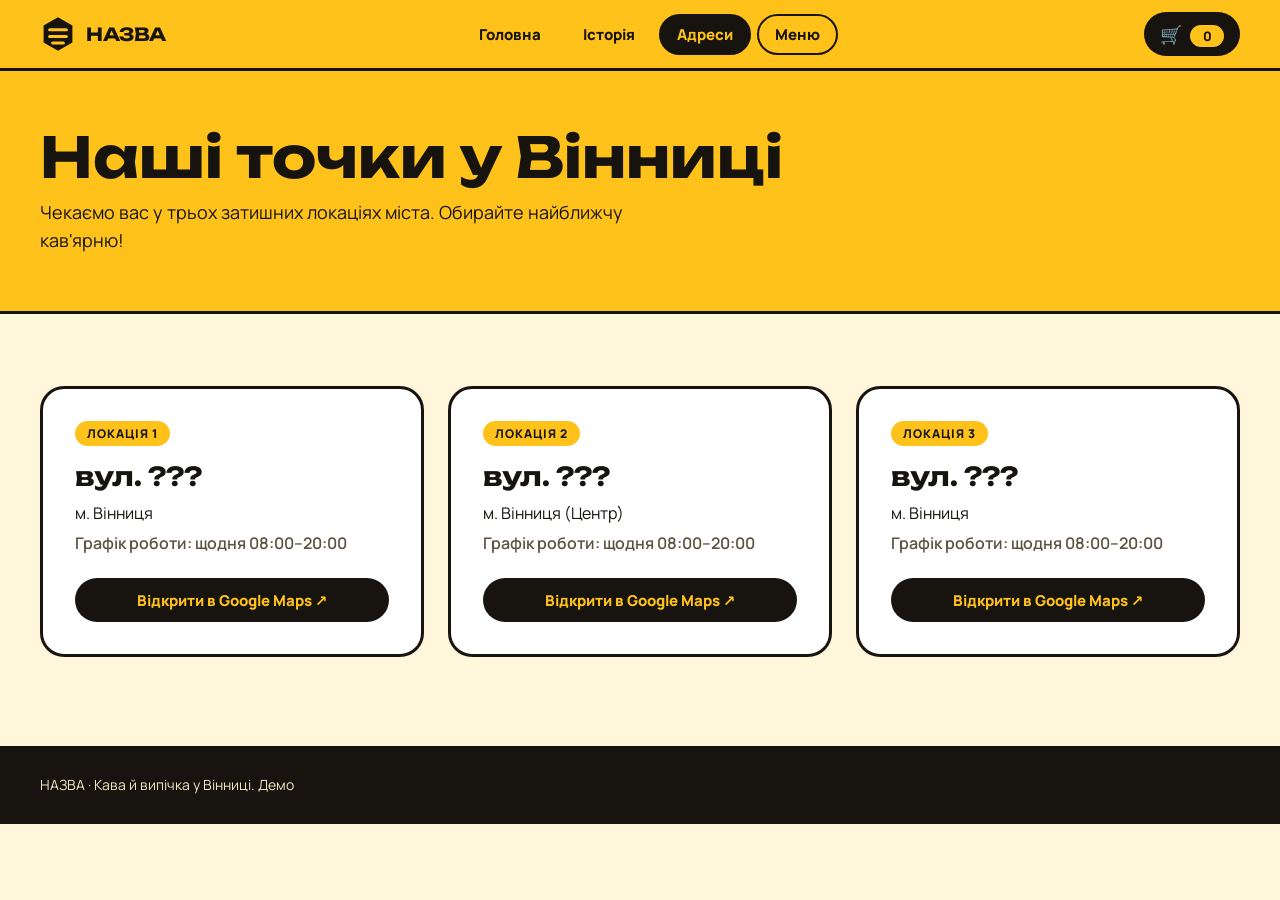
==== commit 2f03ef21: "Add favicon link to locations.html Add a favicon link to the HTML head section." ====
--- a/locations.html
+++ b/locations.html
@@ -6,6 +6,7 @@
   <title>Адреси та графік · НАЗВА</title>
   <link rel="stylesheet" href="style.css">
   <link rel="stylesheet" href="cart.css">
+  <link rel="icon" href="data:image/svg+xml,<svg xmlns=%22http://www.w3.org/2000/svg%22 viewBox=%220 0 100 100%22><text y=%22.9em%22 font-size=%2290%22>🐝</text></svg>">
 </head>
 <body>
     <header class="site-header">
--- a/style.css
+++ b/style.css
@@ -1,257 +1,4 @@
-/* cyrillic-ext */
-@font-face {
-  font-family: 'Manrope';
-  font-style: normal;
-  font-weight: 400;
-  font-display: swap;
-  src: url(https://fonts.gstatic.com/s/manrope/v20/xn7gYHE41ni1AdIRggqxSuXd.woff2) format('woff2');
-  unicode-range: U+0460-052F, U+1C80-1C8A, U+20B4, U+2DE0-2DFF, U+A640-A69F, U+FE2E-FE2F;
-}
-/* cyrillic */
-@font-face {
-  font-family: 'Manrope';
-  font-style: normal;
-  font-weight: 400;
-  font-display: swap;
-  src: url("fonts/Manrope-cyrillic.woff2") format('woff2');
-  unicode-range: U+0301, U+0400-045F, U+0490-0491, U+04B0-04B1, U+2116;
-}
-/* greek */
-@font-face {
-  font-family: 'Manrope';
-  font-style: normal;
-  font-weight: 400;
-  font-display: swap;
-  src: url(https://fonts.gstatic.com/s/manrope/v20/xn7gYHE41ni1AdIRggSxSuXd.woff2) format('woff2');
-  unicode-range: U+0370-0377, U+037A-037F, U+0384-038A, U+038C, U+038E-03A1, U+03A3-03FF;
-}
-/* vietnamese */
-@font-face {
-  font-family: 'Manrope';
-  font-style: normal;
-  font-weight: 400;
-  font-display: swap;
-  src: url(https://fonts.gstatic.com/s/manrope/v20/xn7gYHE41ni1AdIRggixSuXd.woff2) format('woff2');
-  unicode-range: U+0102-0103, U+0110-0111, U+0128-0129, U+0168-0169, U+01A0-01A1, U+01AF-01B0, U+0300-0301, U+0303-0304, U+0308-0309, U+0323, U+0329, U+1EA0-1EF9, U+20AB;
-}
-/* latin-ext */
-@font-face {
-  font-family: 'Manrope';
-  font-style: normal;
-  font-weight: 400;
-  font-display: swap;
-  src: url(https://fonts.gstatic.com/s/manrope/v20/xn7gYHE41ni1AdIRggmxSuXd.woff2) format('woff2');
-  unicode-range: U+0100-02BA, U+02BD-02C5, U+02C7-02CC, U+02CE-02D7, U+02DD-02FF, U+0304, U+0308, U+0329, U+1D00-1DBF, U+1E00-1E9F, U+1EF2-1EFF, U+2020, U+20A0-20AB, U+20AD-20C4, U+2113, U+2C60-2C7F, U+A720-A7FF;
-}
-/* latin */
-@font-face {
-  font-family: 'Manrope';
-  font-style: normal;
-  font-weight: 400;
-  font-display: swap;
-  src: url("fonts/Manrope-latin.woff2") format('woff2');
-  unicode-range: U+0000-00FF, U+0131, U+0152-0153, U+02BB-02BC, U+02C6, U+02DA, U+02DC, U+0304, U+0308, U+0329, U+2000-206F, U+20AC, U+2122, U+2191, U+2193, U+2212, U+2215, U+FEFF, U+FFFD;
-}
-/* cyrillic-ext */
-@font-face {
-  font-family: 'Manrope';
-  font-style: normal;
-  font-weight: 600;
-  font-display: swap;
-  src: url(https://fonts.gstatic.com/s/manrope/v20/xn7gYHE41ni1AdIRggqxSuXd.woff2) format('woff2');
-  unicode-range: U+0460-052F, U+1C80-1C8A, U+20B4, U+2DE0-2DFF, U+A640-A69F, U+FE2E-FE2F;
-}
-/* cyrillic */
-@font-face {
-  font-family: 'Manrope';
-  font-style: normal;
-  font-weight: 600;
-  font-display: swap;
-  src: url("fonts/Manrope-cyrillic.woff2") format('woff2');
-  unicode-range: U+0301, U+0400-045F, U+0490-0491, U+04B0-04B1, U+2116;
-}
-/* greek */
-@font-face {
-  font-family: 'Manrope';
-  font-style: normal;
-  font-weight: 600;
-  font-display: swap;
-  src: url(https://fonts.gstatic.com/s/manrope/v20/xn7gYHE41ni1AdIRggSxSuXd.woff2) format('woff2');
-  unicode-range: U+0370-0377, U+037A-037F, U+0384-038A, U+038C, U+038E-03A1, U+03A3-03FF;
-}
-/* vietnamese */
-@font-face {
-  font-family: 'Manrope';
-  font-style: normal;
-  font-weight: 600;
-  font-display: swap;
-  src: url(https://fonts.gstatic.com/s/manrope/v20/xn7gYHE41ni1AdIRggixSuXd.woff2) format('woff2');
-  unicode-range: U+0102-0103, U+0110-0111, U+0128-0129, U+0168-0169, U+01A0-01A1, U+01AF-01B0, U+0300-0301, U+0303-0304, U+0308-0309, U+0323, U+0329, U+1EA0-1EF9, U+20AB;
-}
-/* latin-ext */
-@font-face {
-  font-family: 'Manrope';
-  font-style: normal;
-  font-weight: 600;
-  font-display: swap;
-  src: url(https://fonts.gstatic.com/s/manrope/v20/xn7gYHE41ni1AdIRggmxSuXd.woff2) format('woff2');
-  unicode-range: U+0100-02BA, U+02BD-02C5, U+02C7-02CC, U+02CE-02D7, U+02DD-02FF, U+0304, U+0308, U+0329, U+1D00-1DBF, U+1E00-1E9F, U+1EF2-1EFF, U+2020, U+20A0-20AB, U+20AD-20C4, U+2113, U+2C60-2C7F, U+A720-A7FF;
-}
-/* latin */
-@font-face {
-  font-family: 'Manrope';
-  font-style: normal;
-  font-weight: 600;
-  font-display: swap;
-  src: url("fonts/Manrope-latin.woff2") format('woff2');
-  unicode-range: U+0000-00FF, U+0131, U+0152-0153, U+02BB-02BC, U+02C6, U+02DA, U+02DC, U+0304, U+0308, U+0329, U+2000-206F, U+20AC, U+2122, U+2191, U+2193, U+2212, U+2215, U+FEFF, U+FFFD;
-}
-/* cyrillic-ext */
-@font-face {
-  font-family: 'Manrope';
-  font-style: normal;
-  font-weight: 800;
-  font-display: swap;
-  src: url(https://fonts.gstatic.com/s/manrope/v20/xn7gYHE41ni1AdIRggqxSuXd.woff2) format('woff2');
-  unicode-range: U+0460-052F, U+1C80-1C8A, U+20B4, U+2DE0-2DFF, U+A640-A69F, U+FE2E-FE2F;
-}
-/* cyrillic */
-@font-face {
-  font-family: 'Manrope';
-  font-style: normal;
-  font-weight: 800;
-  font-display: swap;
-  src: url("fonts/Manrope-cyrillic.woff2") format('woff2');
-  unicode-range: U+0301, U+0400-045F, U+0490-0491, U+04B0-04B1, U+2116;
-}
-/* greek */
-@font-face {
-  font-family: 'Manrope';
-  font-style: normal;
-  font-weight: 800;
-  font-display: swap;
-  src: url(https://fonts.gstatic.com/s/manrope/v20/xn7gYHE41ni1AdIRggSxSuXd.woff2) format('woff2');
-  unicode-range: U+0370-0377, U+037A-037F, U+0384-038A, U+038C, U+038E-03A1, U+03A3-03FF;
-}
-/* vietnamese */
-@font-face {
-  font-family: 'Manrope';
-  font-style: normal;
-  font-weight: 800;
-  font-display: swap;
-  src: url(https://fonts.gstatic.com/s/manrope/v20/xn7gYHE41ni1AdIRggixSuXd.woff2) format('woff2');
-  unicode-range: U+0102-0103, U+0110-0111, U+0128-0129, U+0168-0169, U+01A0-01A1, U+01AF-01B0, U+0300-0301, U+0303-0304, U+0308-0309, U+0323, U+0329, U+1EA0-1EF9, U+20AB;
-}
-/* latin-ext */
-@font-face {
-  font-family: 'Manrope';
-  font-style: normal;
-  font-weight: 800;
-  font-display: swap;
-  src: url(https://fonts.gstatic.com/s/manrope/v20/xn7gYHE41ni1AdIRggmxSuXd.woff2) format('woff2');
-  unicode-range: U+0100-02BA, U+02BD-02C5, U+02C7-02CC, U+02CE-02D7, U+02DD-02FF, U+0304, U+0308, U+0329, U+1D00-1DBF, U+1E00-1E9F, U+1EF2-1EFF, U+2020, U+20A0-20AB, U+20AD-20C4, U+2113, U+2C60-2C7F, U+A720-A7FF;
-}
-/* latin */
-@font-face {
-  font-family: 'Manrope';
-  font-style: normal;
-  font-weight: 800;
-  font-display: swap;
-  src: url("fonts/Manrope-latin.woff2") format('woff2');
-  unicode-range: U+0000-00FF, U+0131, U+0152-0153, U+02BB-02BC, U+02C6, U+02DA, U+02DC, U+0304, U+0308, U+0329, U+2000-206F, U+20AC, U+2122, U+2191, U+2193, U+2212, U+2215, U+FEFF, U+FFFD;
-}
-/* cyrillic-ext */
-@font-face {
-  font-family: 'Unbounded';
-  font-style: normal;
-  font-weight: 500;
-  font-display: swap;
-  src: url(https://fonts.gstatic.com/s/unbounded/v12/Yq6W-LOTXCb04q32xlpwtsZfrxE.woff2) format('woff2');
-  unicode-range: U+0460-052F, U+1C80-1C8A, U+20B4, U+2DE0-2DFF, U+A640-A69F, U+FE2E-FE2F;
-}
-/* cyrillic */
-@font-face {
-  font-family: 'Unbounded';
-  font-style: normal;
-  font-weight: 500;
-  font-display: swap;
-  src: url("fonts/Unbounded-cyrillic.woff2") format('woff2');
-  unicode-range: U+0301, U+0400-045F, U+0490-0491, U+04B0-04B1, U+2116;
-}
-/* vietnamese */
-@font-face {
-  font-family: 'Unbounded';
-  font-style: normal;
-  font-weight: 500;
-  font-display: swap;
-  src: url(https://fonts.gstatic.com/s/unbounded/v12/Yq6W-LOTXCb04q32xlpwtMZfrxE.woff2) format('woff2');
-  unicode-range: U+0102-0103, U+0110-0111, U+0128-0129, U+0168-0169, U+01A0-01A1, U+01AF-01B0, U+0300-0301, U+0303-0304, U+0308-0309, U+0323, U+0329, U+1EA0-1EF9, U+20AB;
-}
-/* latin-ext */
-@font-face {
-  font-family: 'Unbounded';
-  font-style: normal;
-  font-weight: 500;
-  font-display: swap;
-  src: url("fonts/Unbounded-latin-ext.woff2") format('woff2');
-  unicode-range: U+0100-02BA, U+02BD-02C5, U+02C7-02CC, U+02CE-02D7, U+02DD-02FF, U+0304, U+0308, U+0329, U+1D00-1DBF, U+1E00-1E9F, U+1EF2-1EFF, U+2020, U+20A0-20AB, U+20AD-20C4, U+2113, U+2C60-2C7F, U+A720-A7FF;
-}
-/* latin */
-@font-face {
-  font-family: 'Unbounded';
-  font-style: normal;
-  font-weight: 500;
-  font-display: swap;
-  src: url("fonts/Unbounded-latin.woff2") format('woff2');
-  unicode-range: U+0000-00FF, U+0131, U+0152-0153, U+02BB-02BC, U+02C6, U+02DA, U+02DC, U+0304, U+0308, U+0329, U+2000-206F, U+20AC, U+2122, U+2191, U+2193, U+2212, U+2215, U+FEFF, U+FFFD;
-}
-/* cyrillic-ext */
-@font-face {
-  font-family: 'Unbounded';
-  font-style: normal;
-  font-weight: 700;
-  font-display: swap;
-  src: url(https://fonts.gstatic.com/s/unbounded/v12/Yq6W-LOTXCb04q32xlpwtsZfrxE.woff2) format('woff2');
-  unicode-range: U+0460-052F, U+1C80-1C8A, U+20B4, U+2DE0-2DFF, U+A640-A69F, U+FE2E-FE2F;
-}
-/* cyrillic */
-@font-face {
-  font-family: 'Unbounded';
-  font-style: normal;
-  font-weight: 700;
-  font-display: swap;
-  src: url("fonts/Unbounded-cyrillic.woff2") format('woff2');
-  unicode-range: U+0301, U+0400-045F, U+0490-0491, U+04B0-04B1, U+2116;
-}
-/* vietnamese */
-@font-face {
-  font-family: 'Unbounded';
-  font-style: normal;
-  font-weight: 700;
-  font-display: swap;
-  src: url(https://fonts.gstatic.com/s/unbounded/v12/Yq6W-LOTXCb04q32xlpwtMZfrxE.woff2) format('woff2');
-  unicode-range: U+0102-0103, U+0110-0111, U+0128-0129, U+0168-0169, U+01A0-01A1, U+01AF-01B0, U+0300-0301, U+0303-0304, U+0308-0309, U+0323, U+0329, U+1EA0-1EF9, U+20AB;
-}
-/* latin-ext */
-@font-face {
-  font-family: 'Unbounded';
-  font-style: normal;
-  font-weight: 700;
-  font-display: swap;
-  src: url("fonts/Unbounded-latin-ext.woff2") format('woff2');
-  unicode-range: U+0100-02BA, U+02BD-02C5, U+02C7-02CC, U+02CE-02D7, U+02DD-02FF, U+0304, U+0308, U+0329, U+1D00-1DBF, U+1E00-1E9F, U+1EF2-1EFF, U+2020, U+20A0-20AB, U+20AD-20C4, U+2113, U+2C60-2C7F, U+A720-A7FF;
-}
-/* latin */
-@font-face {
-  font-family: 'Unbounded';
-  font-style: normal;
-  font-weight: 700;
-  font-display: swap;
-  src: url("fonts/Unbounded-latin.woff2") format('woff2');
-  unicode-range: U+0000-00FF, U+0131, U+0152-0153, U+02BB-02BC, U+02C6, U+02DA, U+02DC, U+0304, U+0308, U+0329, U+2000-206F, U+20AC, U+2122, U+2191, U+2193, U+2212, U+2215, U+FEFF, U+FFFD;
-}
-
-
+@import url("https://fonts.googleapis.com/css2?family=Manrope:wght@400;600;800&family=Unbounded:wght@500;700&display=swap&subset=cyrillic");
 /* === ОСНОВНІ СТИЛІ САЙТУ === */
 body{margin:0;font-family:'Manrope',system-ui,sans-serif;color:#17140F;background:#FFF6DC}
 a{color:#17140F}a:hover{color:#6B4A00}
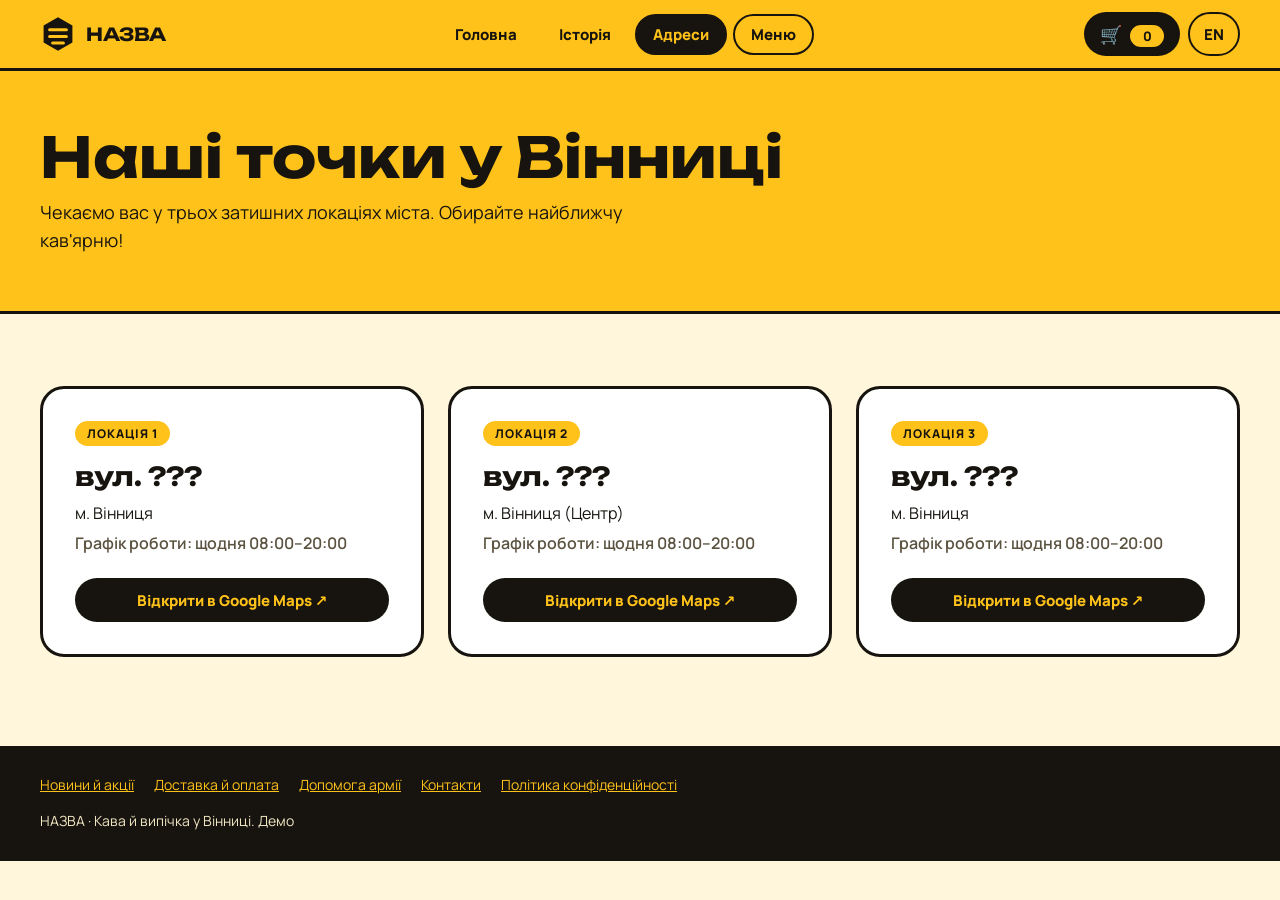
==== commit bdb3de5e: "Add files via upload" ====
--- a/locations.html
+++ b/locations.html
@@ -69,11 +69,13 @@
 
   <footer style="background:#17140F;color:#F1E6C4">
     <div style="max-width:1200px;margin:0 auto;padding:28px 24px;font-size:14px;line-height:1.6">
+      <nav class="footer-nav" aria-label="Додаткові сторінки"><a href="news.html">Новини й акції</a><a href="delivery.html">Доставка й оплата</a><a href="support.html">Допомога армії</a><a href="contacts.html">Контакти</a><a href="privacy.html">Політика конфіденційності</a></nav>
       НАЗВА · Кава й випічка у Вінниці. Демо
     </div>
   </footer>
 
   <script src="script.js"></script>
   <script src="cart.js"></script>
+  <script src="i18n.js"></script>
 </body>
 </html>
--- a/style.css
+++ b/style.css
@@ -116,3 +116,16 @@
     padding: 6px 2px;
   }
 }
+
+/* Навігація у футері */
+.footer-nav{display:flex;flex-wrap:wrap;gap:8px 20px;margin-bottom:14px}
+.footer-nav a{color:#FFC21A}
+.footer-nav a:hover{color:#FFF6DC}
+
+/* Перемикач мови */
+.hdr-tools{display:flex;align-items:center;gap:8px;flex-shrink:0}
+.hdr-tools .cart-open{margin-left:0}
+.lang-btn{min-height:44px;min-width:44px;padding:0 14px;border:2px solid #17140F;border-radius:999px;background:transparent;color:#17140F;font-weight:800;font-size:15px}
+.lang-btn:hover{background:#17140F;color:#FFC21A}
+.lang-btn:focus-visible{outline:3px solid #6B4A00;outline-offset:2px}
+@media(max-width:680px){.hdr-tools{justify-content:center}}
--- a/cart.css
+++ b/cart.css
@@ -47,3 +47,28 @@
 .done-pre{background:#fff;border:2px solid #17140F;border-radius:16px;padding:14px;white-space:pre-wrap;font:inherit;font-size:14px}
 
 @media (max-width:680px){.cart-open{margin-left:8px;padding:0 12px}.cart-item{grid-template-columns:1fr auto}.ci-sum{grid-column:1/-1;text-align:left}}
+
+.co-h{margin:8px 0 0;font-size:16px}
+.opts{display:flex;flex-direction:column;gap:8px}
+.opt{flex-direction:row!important;align-items:flex-start;gap:12px!important;background:#fff;border:2px solid #17140F;border-radius:14px;padding:12px 14px;cursor:pointer;font-weight:600!important}
+.opt:has(input:checked){background:#FFE9A0}
+.opt.off{opacity:.55;cursor:not-allowed}
+.opt input{margin-top:3px;accent-color:#17140F}
+.opt-t{display:flex;flex-direction:column;gap:2px}
+.opt-t small{color:#5B5340;font-weight:500}
+
+.combo{position:relative}
+.combo-list{list-style:none;margin:4px 0 0;padding:4px;position:absolute;left:0;right:0;z-index:5;background:#fff;border:2px solid #17140F;border-radius:12px;max-height:240px;overflow:auto;box-shadow:0 8px 20px rgba(0,0,0,.2)}
+.combo-list li{padding:10px 12px;border-radius:8px;cursor:pointer;font-weight:600;font-size:14px}
+.combo-list li:hover{background:#FFE9A0}
+.combo-list .combo-msg{color:#5B5340;cursor:default;font-weight:500}
+.combo-list .combo-msg:hover{background:none}
+.co-form input:disabled{background:#EFE6C8;cursor:not-allowed}
+
+.tr-box{background:#fff;border:2px solid #17140F;border-radius:16px;padding:14px;display:flex;flex-direction:column;gap:10px}
+.tr-num{font-size:22px;font-weight:800;letter-spacing:1px;background:#FFE9A0;border-radius:10px;padding:10px;text-align:center}
+
+.st-line{background:#fff;border:2px solid #17140F;border-radius:12px;padding:10px 12px;font-weight:800}
+.ord{background:#fff;border:2px solid #17140F;border-radius:16px;padding:12px;display:flex;flex-direction:column;gap:6px}
+.ord small{color:#5B5340}
+.ord .st-line{border:0;background:#FFE9A0}
